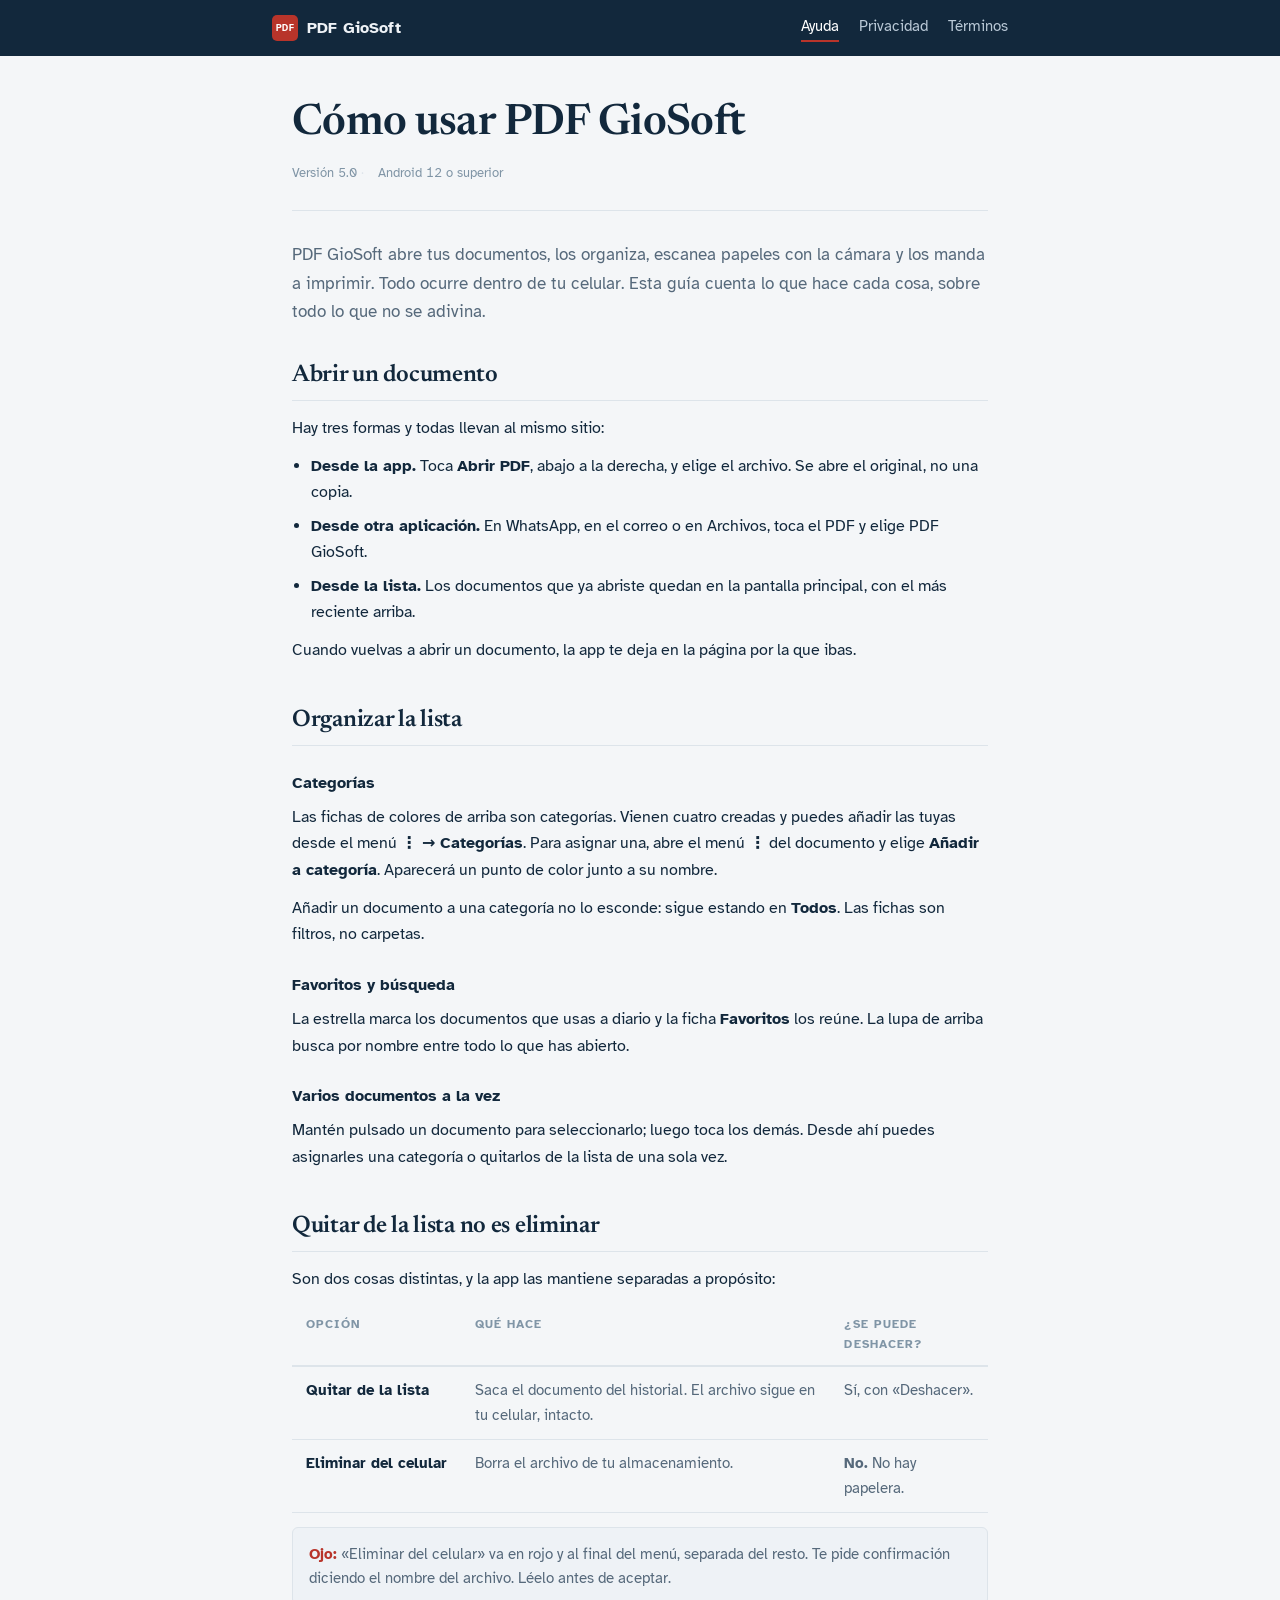
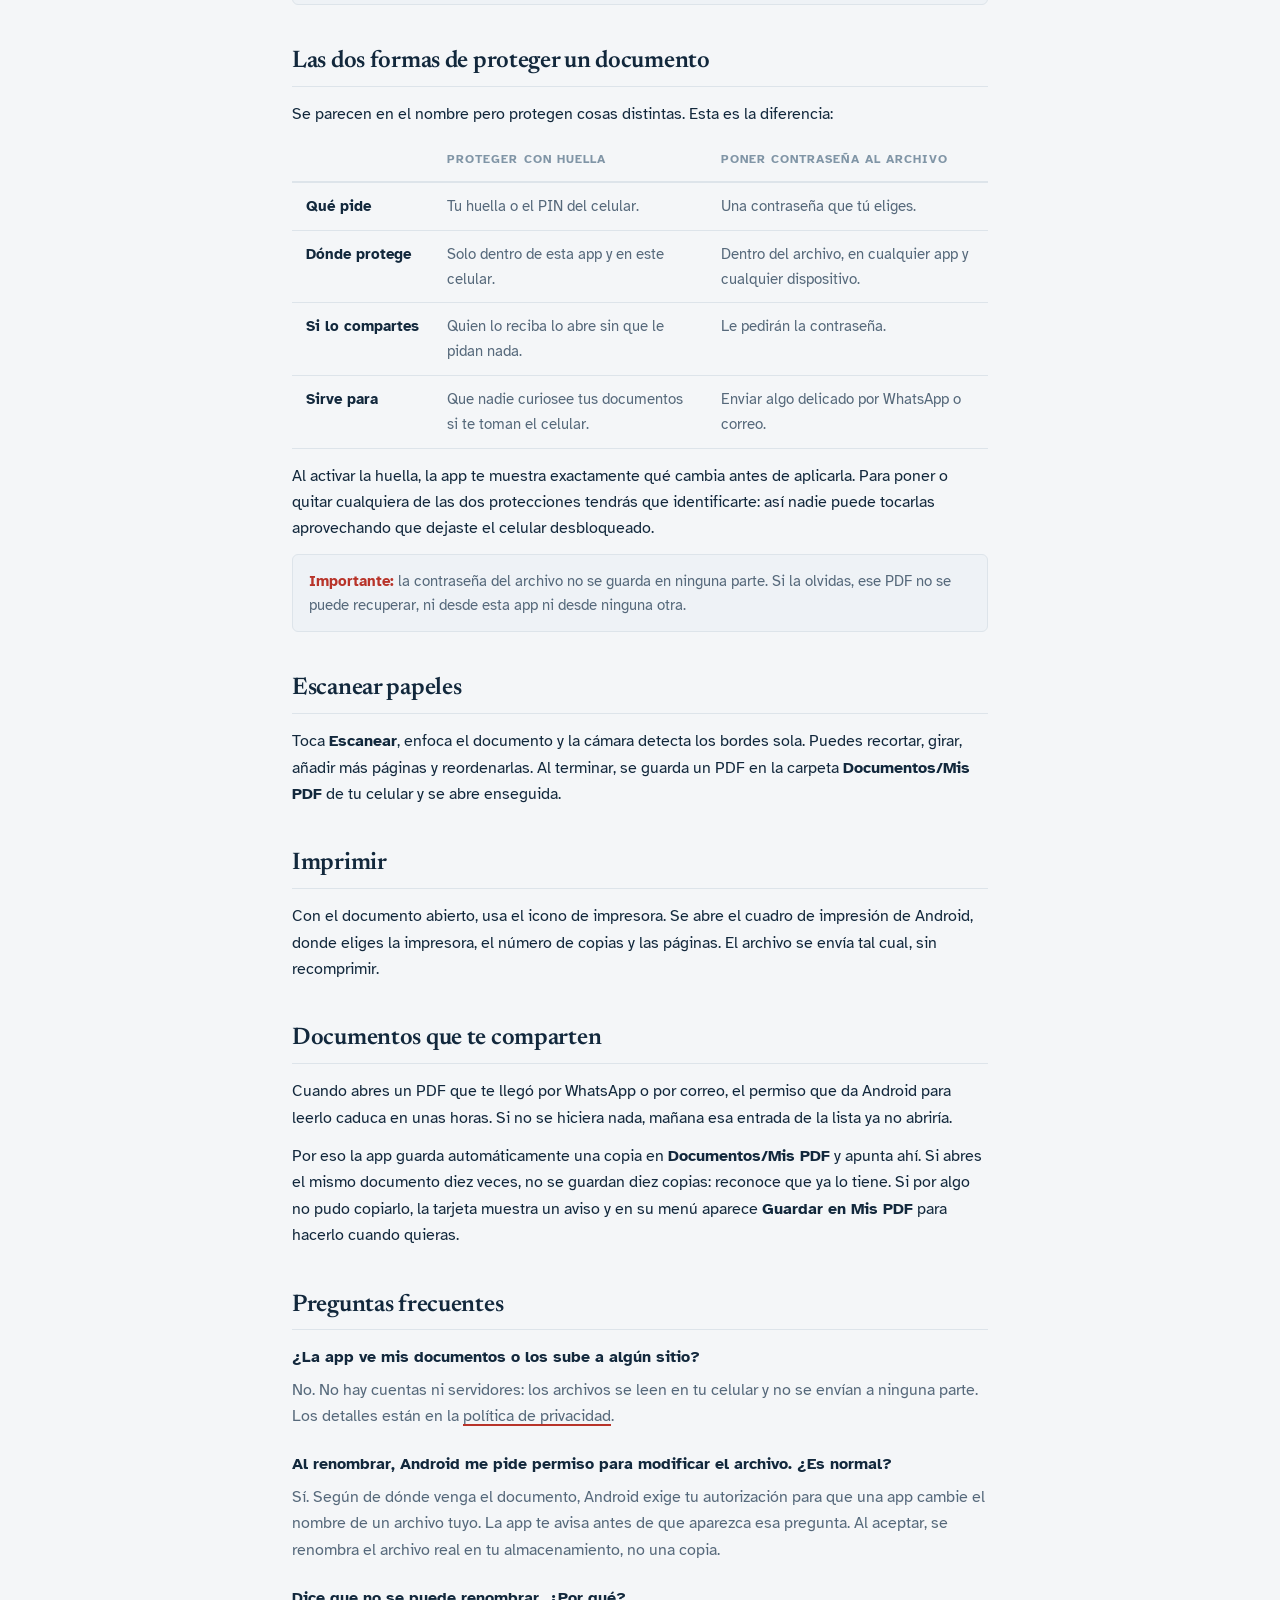
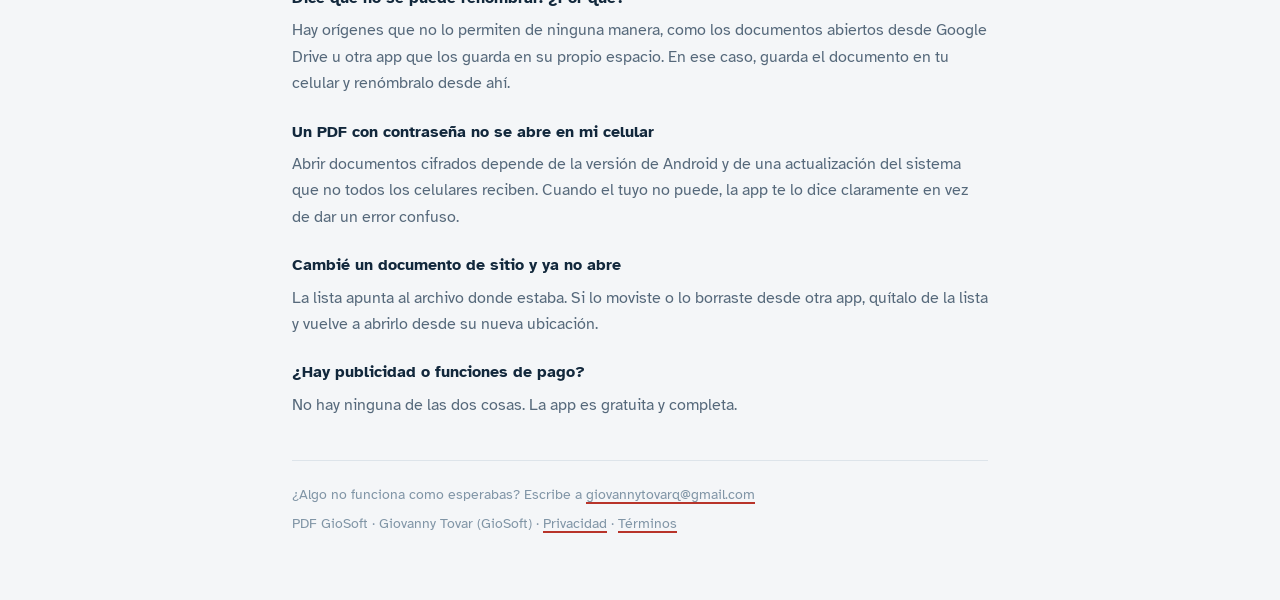
==== web/ayuda.html @ 38a2782e "Documentar la arquitectura, anadir la guia de uso y actualizar la guia de publicacion Co-Authored-By" ====
<!doctype html>
<html lang="es">
<head>
<meta charset="utf-8">
<meta name="viewport" content="width=device-width, initial-scale=1">
<title>Cómo usar PDF GioSoft</title>
<meta name="description" content="Guía de uso de PDF GioSoft: abrir y organizar documentos, escanear, imprimir, proteger con huella o contraseña y resolver dudas frecuentes.">
<link rel="preconnect" href="https://fonts.googleapis.com">
<link rel="preconnect" href="https://fonts.gstatic.com" crossorigin>
<link rel="stylesheet" href="https://fonts.googleapis.com/css2?family=Atkinson+Hyperlegible:wght@400;700&family=Newsreader:opsz,wght@6..72,500;6..72,600&display=swap">
<link rel="stylesheet" href="estilos.css">
</head>
<body>

<header class="barra">
    <div class="barra-interior">
        <a class="marca" href="index.html">
            <span class="marca-icono" aria-hidden="true">PDF</span>
            PDF GioSoft
        </a>
        <nav>
            <a href="ayuda.html" aria-current="page">Ayuda</a>
            <a href="privacidad.html">Privacidad</a>
            <a href="terminos.html">Términos</a>
        </nav>
    </div>
</header>

<main class="hoja">
    <h1>Cómo usar PDF GioSoft</h1>

    <div class="ficha">
        <span>Versión 5.0</span>
        <span>Android 12 o superior</span>
    </div>

    <p class="entrada">
        PDF GioSoft abre tus documentos, los organiza, escanea papeles con la
        cámara y los manda a imprimir. Todo ocurre dentro de tu celular. Esta
        guía cuenta lo que hace cada cosa, sobre todo lo que no se adivina.
    </p>

    <section class="seccion">
        <h2>Abrir un documento</h2>
        <p>
            Hay tres formas y todas llevan al mismo sitio:
        </p>
        <ul>
            <li>
                <strong>Desde la app.</strong> Toca <strong>Abrir PDF</strong>,
                abajo a la derecha, y elige el archivo. Se abre el original, no
                una copia.
            </li>
            <li>
                <strong>Desde otra aplicación.</strong> En WhatsApp, en el
                correo o en Archivos, toca el PDF y elige PDF GioSoft.
            </li>
            <li>
                <strong>Desde la lista.</strong> Los documentos que ya abriste
                quedan en la pantalla principal, con el más reciente arriba.
            </li>
        </ul>
        <p>
            Cuando vuelvas a abrir un documento, la app te deja en la página por
            la que ibas.
        </p>
    </section>

    <section class="seccion">
        <h2>Organizar la lista</h2>

        <h3>Categorías</h3>
        <p>
            Las fichas de colores de arriba son categorías. Vienen cuatro
            creadas y puedes añadir las tuyas desde el menú <strong>⋮ →
            Categorías</strong>. Para asignar una, abre el menú <strong>⋮</strong>
            del documento y elige <strong>Añadir a categoría</strong>. Aparecerá
            un punto de color junto a su nombre.
        </p>
        <p>
            Añadir un documento a una categoría no lo esconde: sigue estando en
            <strong>Todos</strong>. Las fichas son filtros, no carpetas.
        </p>

        <h3>Favoritos y búsqueda</h3>
        <p>
            La estrella marca los documentos que usas a diario y la ficha
            <strong>Favoritos</strong> los reúne. La lupa de arriba busca por
            nombre entre todo lo que has abierto.
        </p>

        <h3>Varios documentos a la vez</h3>
        <p>
            Mantén pulsado un documento para seleccionarlo; luego toca los demás.
            Desde ahí puedes asignarles una categoría o quitarlos de la lista de
            una sola vez.
        </p>
    </section>

    <section class="seccion">
        <h2>Quitar de la lista no es eliminar</h2>
        <p>
            Son dos cosas distintas, y la app las mantiene separadas a propósito:
        </p>
        <div class="tabla">
            <table>
                <thead>
                    <tr>
                        <th scope="col">Opción</th>
                        <th scope="col">Qué hace</th>
                        <th scope="col">¿Se puede deshacer?</th>
                    </tr>
                </thead>
                <tbody>
                    <tr>
                        <th scope="row">Quitar de la lista</th>
                        <td>Saca el documento del historial. El archivo sigue en tu celular, intacto.</td>
                        <td>Sí, con «Deshacer».</td>
                    </tr>
                    <tr>
                        <th scope="row">Eliminar del celular</th>
                        <td>Borra el archivo de tu almacenamiento.</td>
                        <td><strong>No.</strong> No hay papelera.</td>
                    </tr>
                </tbody>
            </table>
        </div>
        <p class="nota">
            <strong>Ojo:</strong> «Eliminar del celular» va en rojo y al final del
            menú, separada del resto. Te pide confirmación diciendo el nombre del
            archivo. Léelo antes de aceptar.
        </p>
    </section>

    <section class="seccion">
        <h2>Las dos formas de proteger un documento</h2>
        <p>
            Se parecen en el nombre pero protegen cosas distintas. Esta es la
            diferencia:
        </p>
        <div class="tabla">
            <table>
                <thead>
                    <tr>
                        <th scope="col"></th>
                        <th scope="col">Proteger con huella</th>
                        <th scope="col">Poner contraseña al archivo</th>
                    </tr>
                </thead>
                <tbody>
                    <tr>
                        <th scope="row">Qué pide</th>
                        <td>Tu huella o el PIN del celular.</td>
                        <td>Una contraseña que tú eliges.</td>
                    </tr>
                    <tr>
                        <th scope="row">Dónde protege</th>
                        <td>Solo dentro de esta app y en este celular.</td>
                        <td>Dentro del archivo, en cualquier app y cualquier dispositivo.</td>
                    </tr>
                    <tr>
                        <th scope="row">Si lo compartes</th>
                        <td>Quien lo reciba lo abre sin que le pidan nada.</td>
                        <td>Le pedirán la contraseña.</td>
                    </tr>
                    <tr>
                        <th scope="row">Sirve para</th>
                        <td>Que nadie curiosee tus documentos si te toman el celular.</td>
                        <td>Enviar algo delicado por WhatsApp o correo.</td>
                    </tr>
                </tbody>
            </table>
        </div>
        <p>
            Al activar la huella, la app te muestra exactamente qué cambia antes
            de aplicarla. Para poner o quitar cualquiera de las dos protecciones
            tendrás que identificarte: así nadie puede tocarlas aprovechando que
            dejaste el celular desbloqueado.
        </p>
        <p class="nota">
            <strong>Importante:</strong> la contraseña del archivo no se guarda
            en ninguna parte. Si la olvidas, ese PDF no se puede recuperar, ni
            desde esta app ni desde ninguna otra.
        </p>
    </section>

    <section class="seccion">
        <h2>Escanear papeles</h2>
        <p>
            Toca <strong>Escanear</strong>, enfoca el documento y la cámara
            detecta los bordes sola. Puedes recortar, girar, añadir más páginas y
            reordenarlas. Al terminar, se guarda un PDF en la carpeta
            <strong>Documentos/Mis PDF</strong> de tu celular y se abre
            enseguida.
        </p>
    </section>

    <section class="seccion">
        <h2>Imprimir</h2>
        <p>
            Con el documento abierto, usa el icono de impresora. Se abre el
            cuadro de impresión de Android, donde eliges la impresora, el número
            de copias y las páginas. El archivo se envía tal cual, sin
            recomprimir.
        </p>
    </section>

    <section class="seccion">
        <h2>Documentos que te comparten</h2>
        <p>
            Cuando abres un PDF que te llegó por WhatsApp o por correo, el
            permiso que da Android para leerlo caduca en unas horas. Si no se
            hiciera nada, mañana esa entrada de la lista ya no abriría.
        </p>
        <p>
            Por eso la app guarda automáticamente una copia en
            <strong>Documentos/Mis PDF</strong> y apunta ahí. Si abres el mismo
            documento diez veces, no se guardan diez copias: reconoce que ya lo
            tiene. Si por algo no pudo copiarlo, la tarjeta muestra un aviso y en
            su menú aparece <strong>Guardar en Mis PDF</strong> para hacerlo
            cuando quieras.
        </p>
    </section>

    <section class="seccion">
        <h2>Preguntas frecuentes</h2>
        <div class="faq">
            <div>
                <h3>¿La app ve mis documentos o los sube a algún sitio?</h3>
                <p>
                    No. No hay cuentas ni servidores: los archivos se leen en tu
                    celular y no se envían a ninguna parte. Los detalles están en
                    la <a href="privacidad.html">política de privacidad</a>.
                </p>
            </div>

            <div>
                <h3>Al renombrar, Android me pide permiso para modificar el archivo. ¿Es normal?</h3>
                <p>
                    Sí. Según de dónde venga el documento, Android exige tu
                    autorización para que una app cambie el nombre de un archivo
                    tuyo. La app te avisa antes de que aparezca esa pregunta. Al
                    aceptar, se renombra el archivo real en tu almacenamiento,
                    no una copia.
                </p>
            </div>

            <div>
                <h3>Dice que no se puede renombrar. ¿Por qué?</h3>
                <p>
                    Hay orígenes que no lo permiten de ninguna manera, como los
                    documentos abiertos desde Google Drive u otra app que los
                    guarda en su propio espacio. En ese caso, guarda el documento
                    en tu celular y renómbralo desde ahí.
                </p>
            </div>

            <div>
                <h3>Un PDF con contraseña no se abre en mi celular</h3>
                <p>
                    Abrir documentos cifrados depende de la versión de Android y
                    de una actualización del sistema que no todos los celulares
                    reciben. Cuando el tuyo no puede, la app te lo dice
                    claramente en vez de dar un error confuso.
                </p>
            </div>

            <div>
                <h3>Cambié un documento de sitio y ya no abre</h3>
                <p>
                    La lista apunta al archivo donde estaba. Si lo moviste o lo
                    borraste desde otra app, quítalo de la lista y vuelve a
                    abrirlo desde su nueva ubicación.
                </p>
            </div>

            <div>
                <h3>¿Hay publicidad o funciones de pago?</h3>
                <p>
                    No hay ninguna de las dos cosas. La app es gratuita y
                    completa.
                </p>
            </div>
        </div>
    </section>

    <footer class="pie">
        <div>¿Algo no funciona como esperabas? Escribe a <a href="mailto:giovannytovarq@gmail.com">giovannytovarq@gmail.com</a></div>
        <div>PDF GioSoft · Giovanny Tovar (GioSoft) · <a href="privacidad.html">Privacidad</a> · <a href="terminos.html">Términos</a></div>
    </footer>
</main>

</body>
</html>
---- web/estilos.css ----
/* PDF GioSoft — páginas públicas de privacidad y términos.
   Paleta tomada de la propia app: el azul marino de la barra superior y el
   rojo del icono PDF, que aquí aparece solo en detalles pequeños. */

:root {
    color-scheme: light;

    --papel: #f4f6f8;
    --superficie: #ffffff;
    --tinta: #12283c;
    --suave: #56697b;
    --tenue: #8095a6;
    --borde: #dde4ea;
    --realce: #eef2f6;
    --acento: #b8342a;

    --fuente-titulo: "Newsreader", Georgia, "Times New Roman", serif;
    --fuente-texto: "Atkinson Hyperlegible", "Segoe UI", system-ui, sans-serif;
}

@media (prefers-color-scheme: dark) {
    :root:not([data-theme="light"]) {
        color-scheme: dark;

        --papel: #0c161f;
        --superficie: #122130;
        --tinta: #e7edf3;
        --suave: #a3b4c3;
        --tenue: #7b8fa1;
        --borde: #22333f;
        --realce: #18293a;
        --acento: #e8796d;
    }
}

:root[data-theme="dark"] {
    color-scheme: dark;

    --papel: #0c161f;
    --superficie: #122130;
    --tinta: #e7edf3;
    --suave: #a3b4c3;
    --tenue: #7b8fa1;
    --borde: #22333f;
    --realce: #18293a;
    --acento: #e8796d;
}

* {
    box-sizing: border-box;
}

body {
    margin: 0;
    background: var(--papel);
    color: var(--tinta);
    font-family: var(--fuente-texto);
    font-size: 1rem;
    line-height: 1.65;
    -webkit-font-smoothing: antialiased;
}

/* Barra superior ------------------------------------------------------- */

.barra {
    background: #12283c;
    color: #eef2f6;
    padding: 14px 20px;
}

.barra-interior {
    max-width: 46rem;
    margin: 0 auto;
    display: flex;
    flex-wrap: wrap;
    align-items: center;
    gap: 10px 22px;
}

.marca {
    display: flex;
    align-items: center;
    gap: 9px;
    font-weight: 700;
    letter-spacing: 0.01em;
    margin-right: auto;
    color: #eef2f6;
    text-decoration: none;
}

.marca-icono {
    display: grid;
    place-items: center;
    width: 26px;
    height: 26px;
    border-radius: 5px;
    background: #b8342a;
    color: #fff;
    font-size: 0.56rem;
    font-weight: 700;
    letter-spacing: 0.04em;
}

.barra nav {
    display: flex;
    gap: 20px;
    font-size: 0.92rem;
}

.barra nav a {
    color: #b9c8d6;
    text-decoration: none;
    padding-bottom: 2px;
    border-bottom: 2px solid transparent;
}

.barra nav a:hover,
.barra nav a:focus-visible {
    color: #fff;
    border-bottom-color: #b8342a;
}

.barra nav a[aria-current="page"] {
    color: #fff;
    border-bottom-color: #b8342a;
}

/* Cuerpo del documento -------------------------------------------------- */

.hoja {
    max-width: 46rem;
    margin: 0 auto;
    padding-inline: 20px;
    padding-block: 44px 64px;
}

h1 {
    font-family: var(--fuente-titulo);
    font-weight: 600;
    font-size: clamp(2rem, 5.2vw, 2.7rem);
    line-height: 1.12;
    letter-spacing: -0.015em;
    text-wrap: balance;
    margin: 0 0 14px;
}

.ficha {
    display: flex;
    flex-wrap: wrap;
    gap: 6px 14px;
    font-size: 0.82rem;
    color: var(--tenue);
    font-variant-numeric: tabular-nums;
    padding-bottom: 26px;
    border-bottom: 1px solid var(--borde);
    margin-bottom: 30px;
}

.ficha span:not(:last-child)::after {
    content: " ·";
    color: var(--borde);
}

.entrada {
    font-size: 1.08rem;
    color: var(--suave);
    margin: 0 0 34px;
}

/* Bloque de resumen: fondo propio, sin galón de color ni tarjeta flotante */
.resumen {
    background: var(--realce);
    border: 1px solid var(--borde);
    border-radius: 6px;
    padding: 22px 24px;
    margin-bottom: 46px;
}

.resumen h2 {
    font-family: var(--fuente-texto);
    font-size: 0.72rem;
    font-weight: 700;
    letter-spacing: 0.13em;
    text-transform: uppercase;
    color: var(--tenue);
    margin: 0 0 12px;
}

.resumen ul {
    margin: 0;
    padding-left: 1.1em;
    display: grid;
    gap: 7px;
}

.resumen li::marker {
    color: var(--acento);
}

/* Secciones numeradas: en un documento legal el número es la referencia con
   la que se cita una cláusula, no un adorno. */
.clausula {
    display: grid;
    grid-template-columns: 2.6rem 1fr;
    margin-bottom: 38px;
}

.clausula > .numero {
    font-family: var(--fuente-titulo);
    font-size: 1.05rem;
    color: var(--tenue);
    padding-top: 0.18em;
    font-variant-numeric: tabular-nums;
}

.clausula h2 {
    font-family: var(--fuente-titulo);
    font-weight: 600;
    font-size: 1.42rem;
    line-height: 1.25;
    letter-spacing: -0.01em;
    text-wrap: balance;
    margin: 0 0 10px;
}

.clausula > div > :last-child {
    margin-bottom: 0;
}

.clausula p {
    margin: 0 0 12px;
}

.clausula ul {
    margin: 0 0 12px;
    padding-left: 1.15em;
    display: grid;
    gap: 6px;
}

/* Lista de datos guardados: término y explicación. */
dl {
    margin: 0 0 12px;
    display: grid;
    gap: 12px;
}

dt {
    font-weight: 700;
    font-size: 0.95rem;
}

dd {
    margin: 2px 0 0;
    color: var(--suave);
    font-size: 0.97rem;
}

.nota {
    font-size: 0.92rem;
    color: var(--suave);
    background: var(--realce);
    border: 1px solid var(--borde);
    border-radius: 6px;
    padding: 14px 16px;
    margin: 0 0 12px;
}

.nota strong {
    color: var(--acento);
}

a {
    color: inherit;
    text-decoration-color: var(--acento);
    text-underline-offset: 3px;
    text-decoration-thickness: 1.5px;
}

a:hover {
    color: var(--acento);
}

:focus-visible {
    outline: 2px solid var(--acento);
    outline-offset: 3px;
    border-radius: 2px;
}

.pie {
    border-top: 1px solid var(--borde);
    padding-top: 22px;
    color: var(--tenue);
    font-size: 0.88rem;
    display: grid;
    gap: 6px;
}

/* Portada --------------------------------------------------------------- */

.portada-lema {
    font-family: var(--fuente-titulo);
    font-size: clamp(1.3rem, 3.4vw, 1.75rem);
    line-height: 1.35;
    color: var(--suave);
    margin: 0 0 40px;
    text-wrap: balance;
}

.documentos {
    display: grid;
    gap: 16px;
    margin-bottom: 46px;
}

.documento {
    display: block;
    background: var(--superficie);
    border: 1px solid var(--borde);
    border-radius: 8px;
    padding: 22px 24px;
    text-decoration: none;
    color: inherit;
}

.documento:hover {
    border-color: var(--acento);
    color: inherit;
}

.documento h2 {
    font-family: var(--fuente-titulo);
    font-weight: 600;
    font-size: 1.3rem;
    margin: 0 0 6px;
}

.documento p {
    margin: 0;
    color: var(--suave);
    font-size: 0.95rem;
}

@media (max-width: 540px) {
    .clausula {
        grid-template-columns: 1fr;
        gap: 4px;
    }

    .clausula > .numero {
        padding-top: 0;
        font-size: 0.95rem;
    }
}

@media (prefers-reduced-motion: reduce) {
    * {
        animation: none !important;
        transition: none !important;
    }
}

/* Ayuda ----------------------------------------------------------------- */

.seccion {
    margin-bottom: 42px;
}

.seccion h2 {
    font-family: var(--fuente-titulo);
    font-weight: 600;
    font-size: 1.5rem;
    line-height: 1.2;
    letter-spacing: -0.012em;
    text-wrap: balance;
    margin: 0 0 14px;
    padding-bottom: 10px;
    border-bottom: 1px solid var(--borde);
}

.seccion h3 {
    font-family: var(--fuente-texto);
    font-size: 1rem;
    font-weight: 700;
    margin: 24px 0 8px;
}

.seccion p {
    margin: 0 0 12px;
}

.seccion ul,
.seccion ol {
    margin: 0 0 12px;
    padding-left: 1.2em;
    display: grid;
    gap: 7px;
}

.seccion > :last-child {
    margin-bottom: 0;
}

/* La comparativa de las dos protecciones: es la confusion mas habitual, y
   verlas enfrentadas explica mas que dos parrafos seguidos. */
.tabla {
    overflow-x: auto;
    margin: 0 0 14px;
}

table {
    border-collapse: collapse;
    width: 100%;
    font-size: 0.94rem;
}

th,
td {
    text-align: left;
    padding: 11px 14px;
    border-bottom: 1px solid var(--borde);
    vertical-align: top;
}

thead th {
    font-size: 0.74rem;
    letter-spacing: 0.09em;
    text-transform: uppercase;
    color: var(--tenue);
    border-bottom-width: 2px;
}

tbody th {
    font-weight: 700;
    color: var(--tinta);
    white-space: nowrap;
}

td {
    color: var(--suave);
}

/* Preguntas frecuentes: pregunta y respuesta, sin acordeones que escondan
   justo lo que la persona vino a leer. */
.faq {
    display: grid;
    gap: 22px;
}

.faq h3 {
    margin: 0 0 6px;
    font-size: 1rem;
}

.faq p {
    margin: 0;
    color: var(--suave);
}
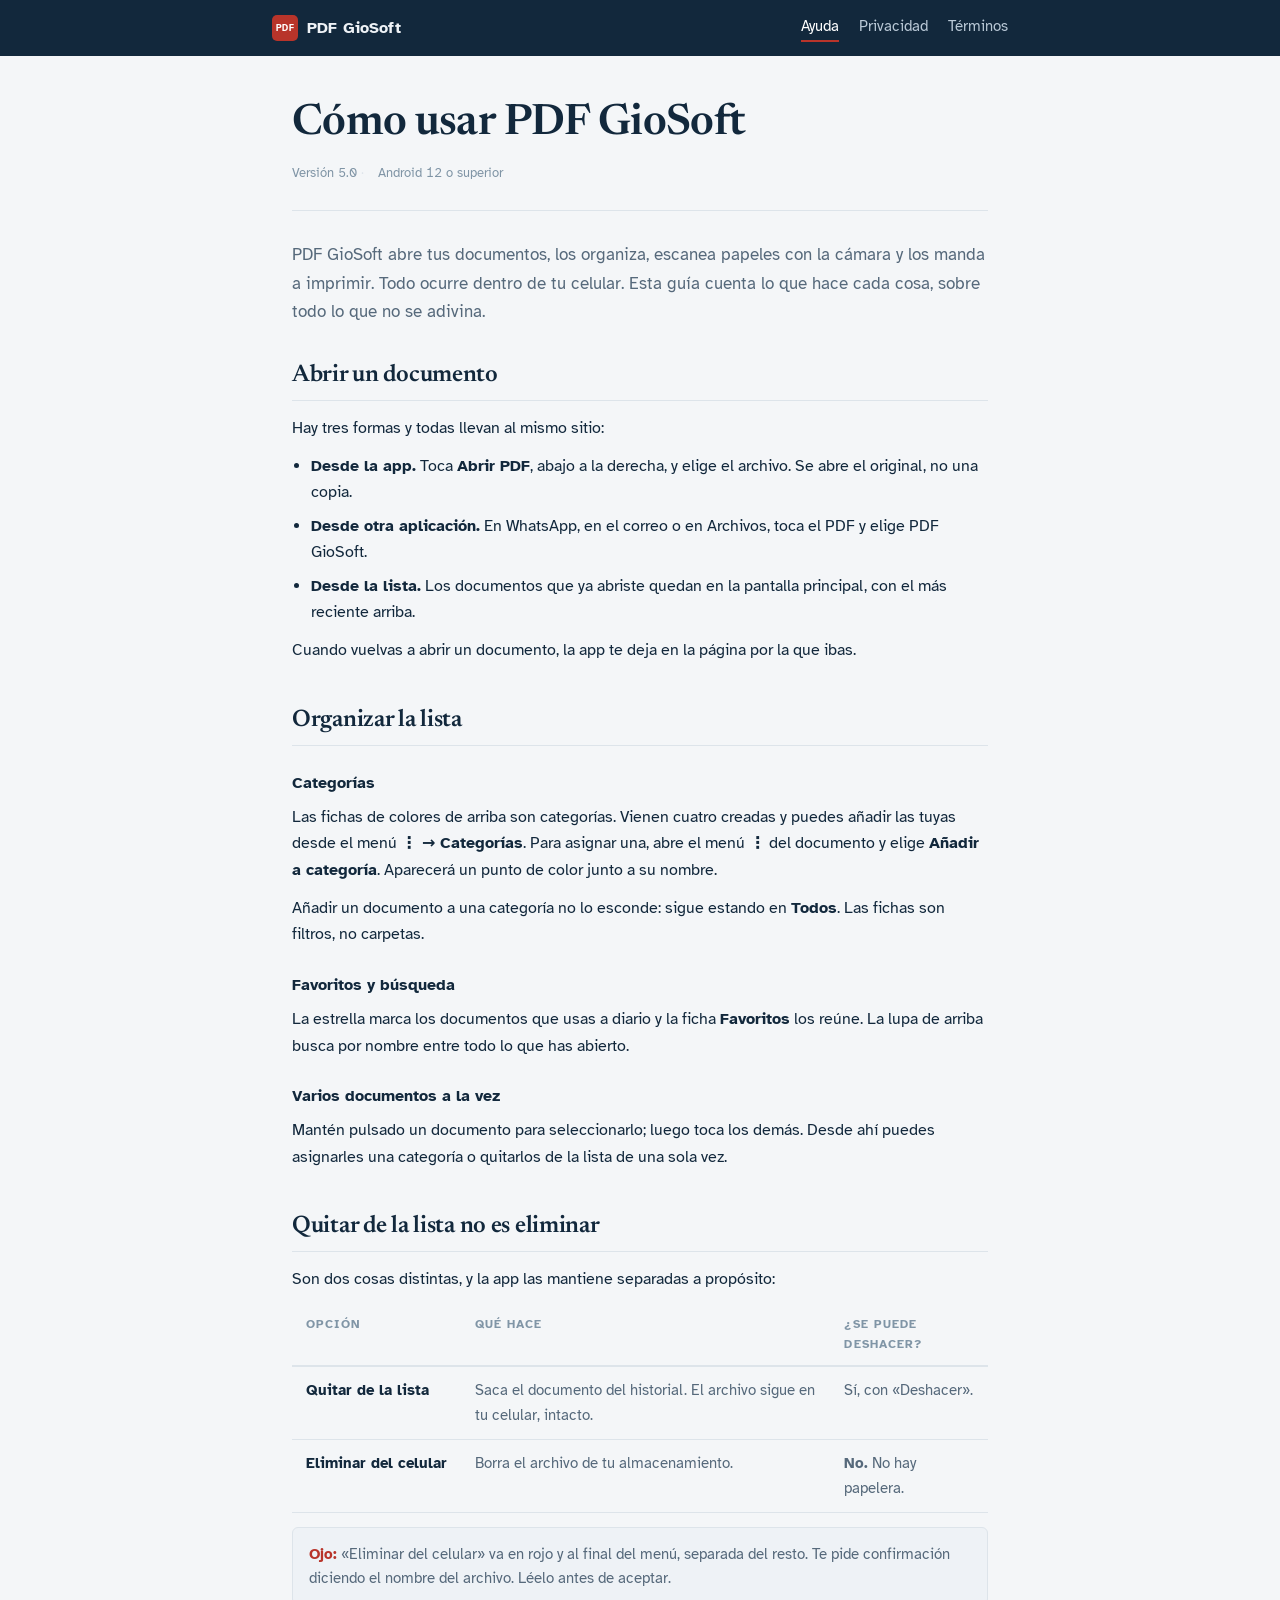
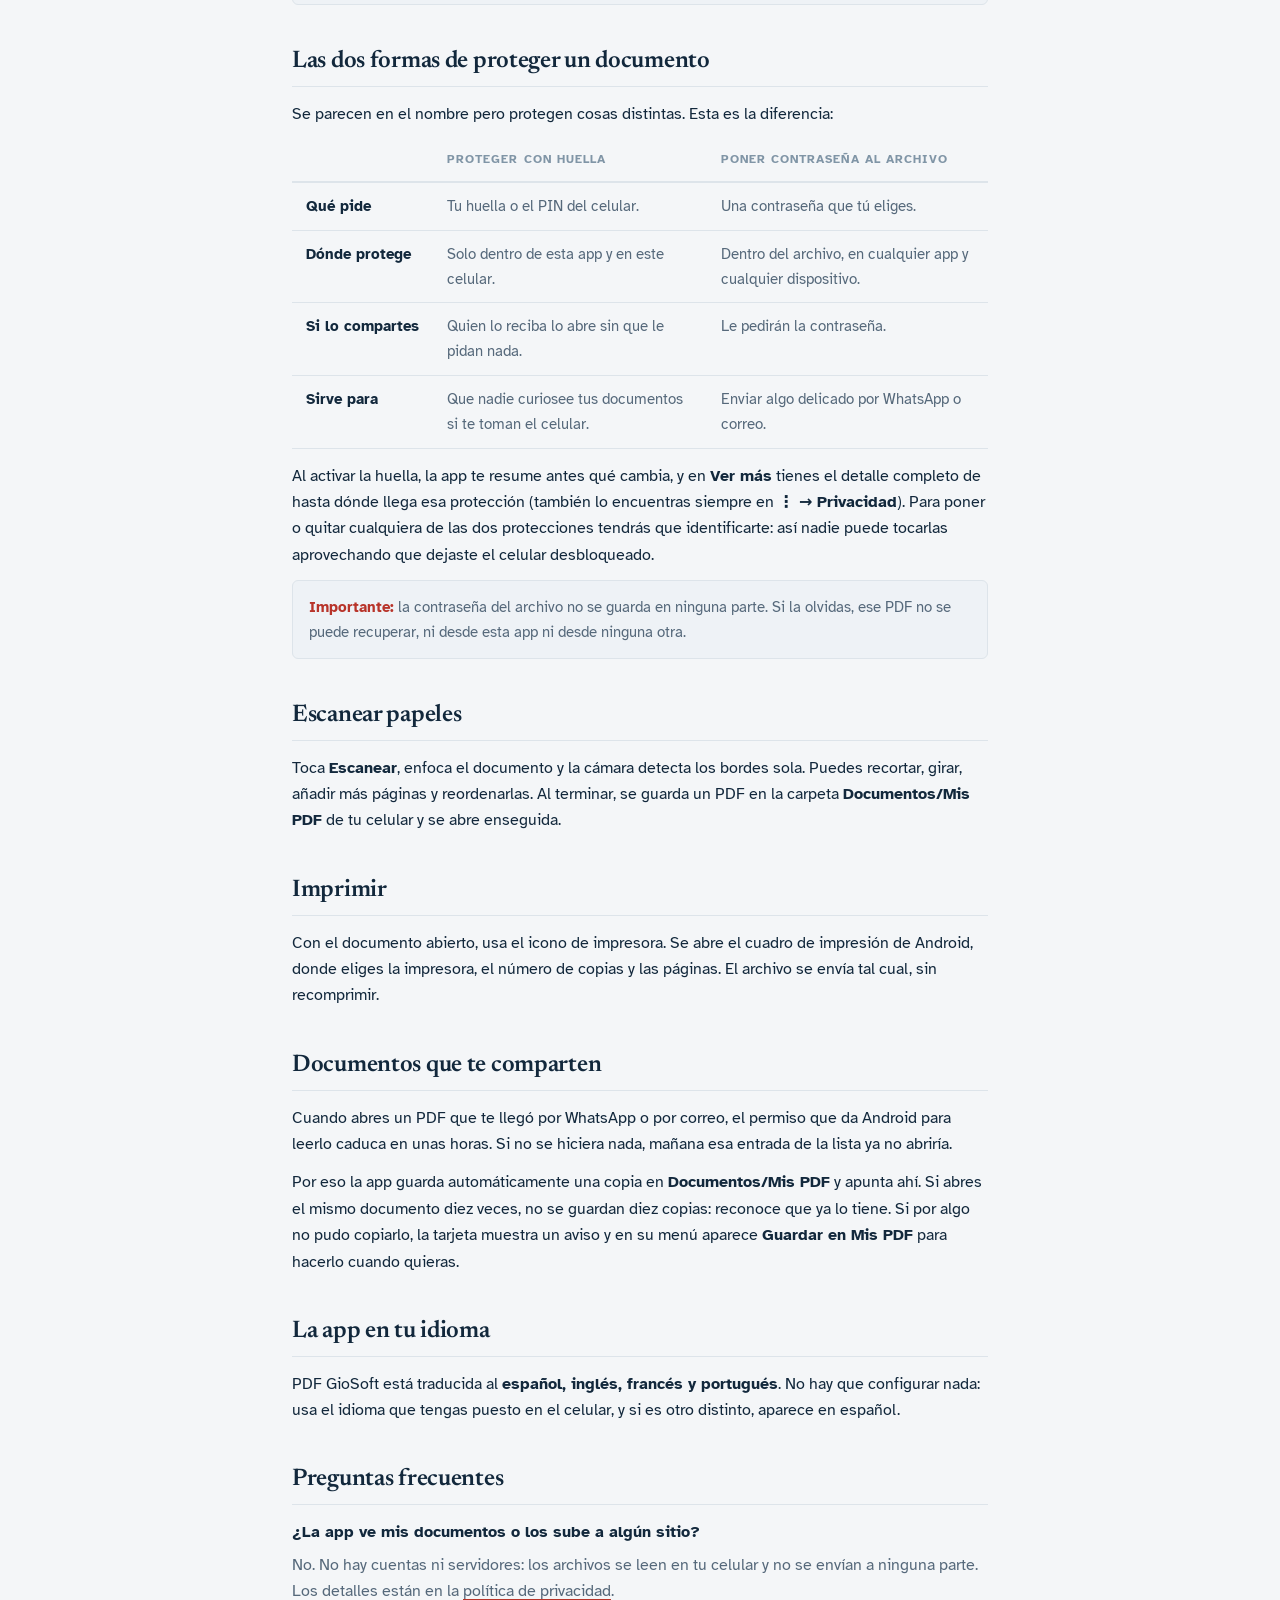
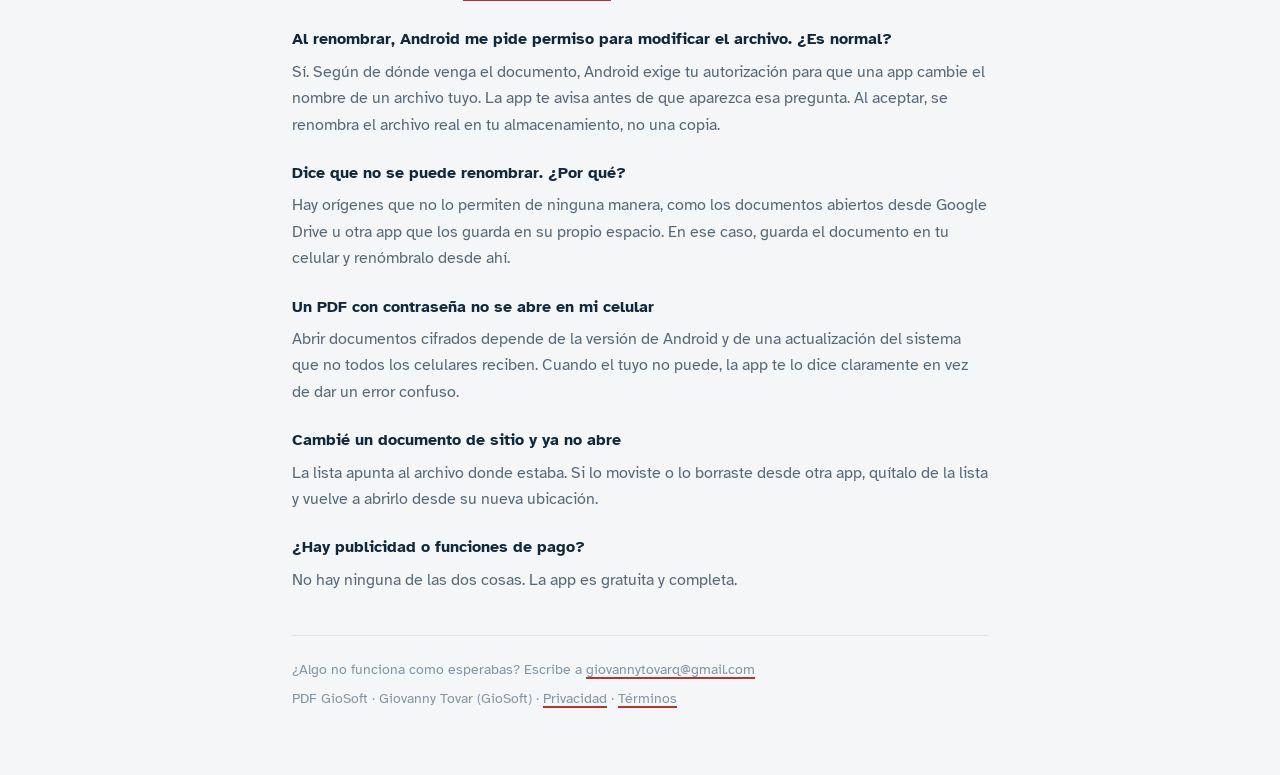
==== commit 0016430c: "Hablar mas claro en Acerca de y reescribir la guia de publicacion paso a paso Co-Authored-By: Claude" ====
--- a/web/ayuda.html
+++ b/web/ayuda.html
@@ -172,10 +172,12 @@
             </table>
         </div>
         <p>
-            Al activar la huella, la app te muestra exactamente qué cambia antes
-            de aplicarla. Para poner o quitar cualquiera de las dos protecciones
-            tendrás que identificarte: así nadie puede tocarlas aprovechando que
-            dejaste el celular desbloqueado.
+            Al activar la huella, la app te resume antes qué cambia, y en
+            <strong>Ver más</strong> tienes el detalle completo de hasta dónde
+            llega esa protección (también lo encuentras siempre en
+            <strong>⋮ → Privacidad</strong>). Para poner o quitar cualquiera de
+            las dos protecciones tendrás que identificarte: así nadie puede
+            tocarlas aprovechando que dejaste el celular desbloqueado.
         </p>
         <p class="nota">
             <strong>Importante:</strong> la contraseña del archivo no se guarda
@@ -223,6 +225,16 @@
     </section>
 
     <section class="seccion">
+        <h2>La app en tu idioma</h2>
+        <p>
+            PDF GioSoft está traducida al <strong>español, inglés, francés y
+            portugués</strong>. No hay que configurar nada: usa el idioma que
+            tengas puesto en el celular, y si es otro distinto, aparece en
+            español.
+        </p>
+    </section>
+
+    <section class="seccion">
         <h2>Preguntas frecuentes</h2>
         <div class="faq">
             <div>
